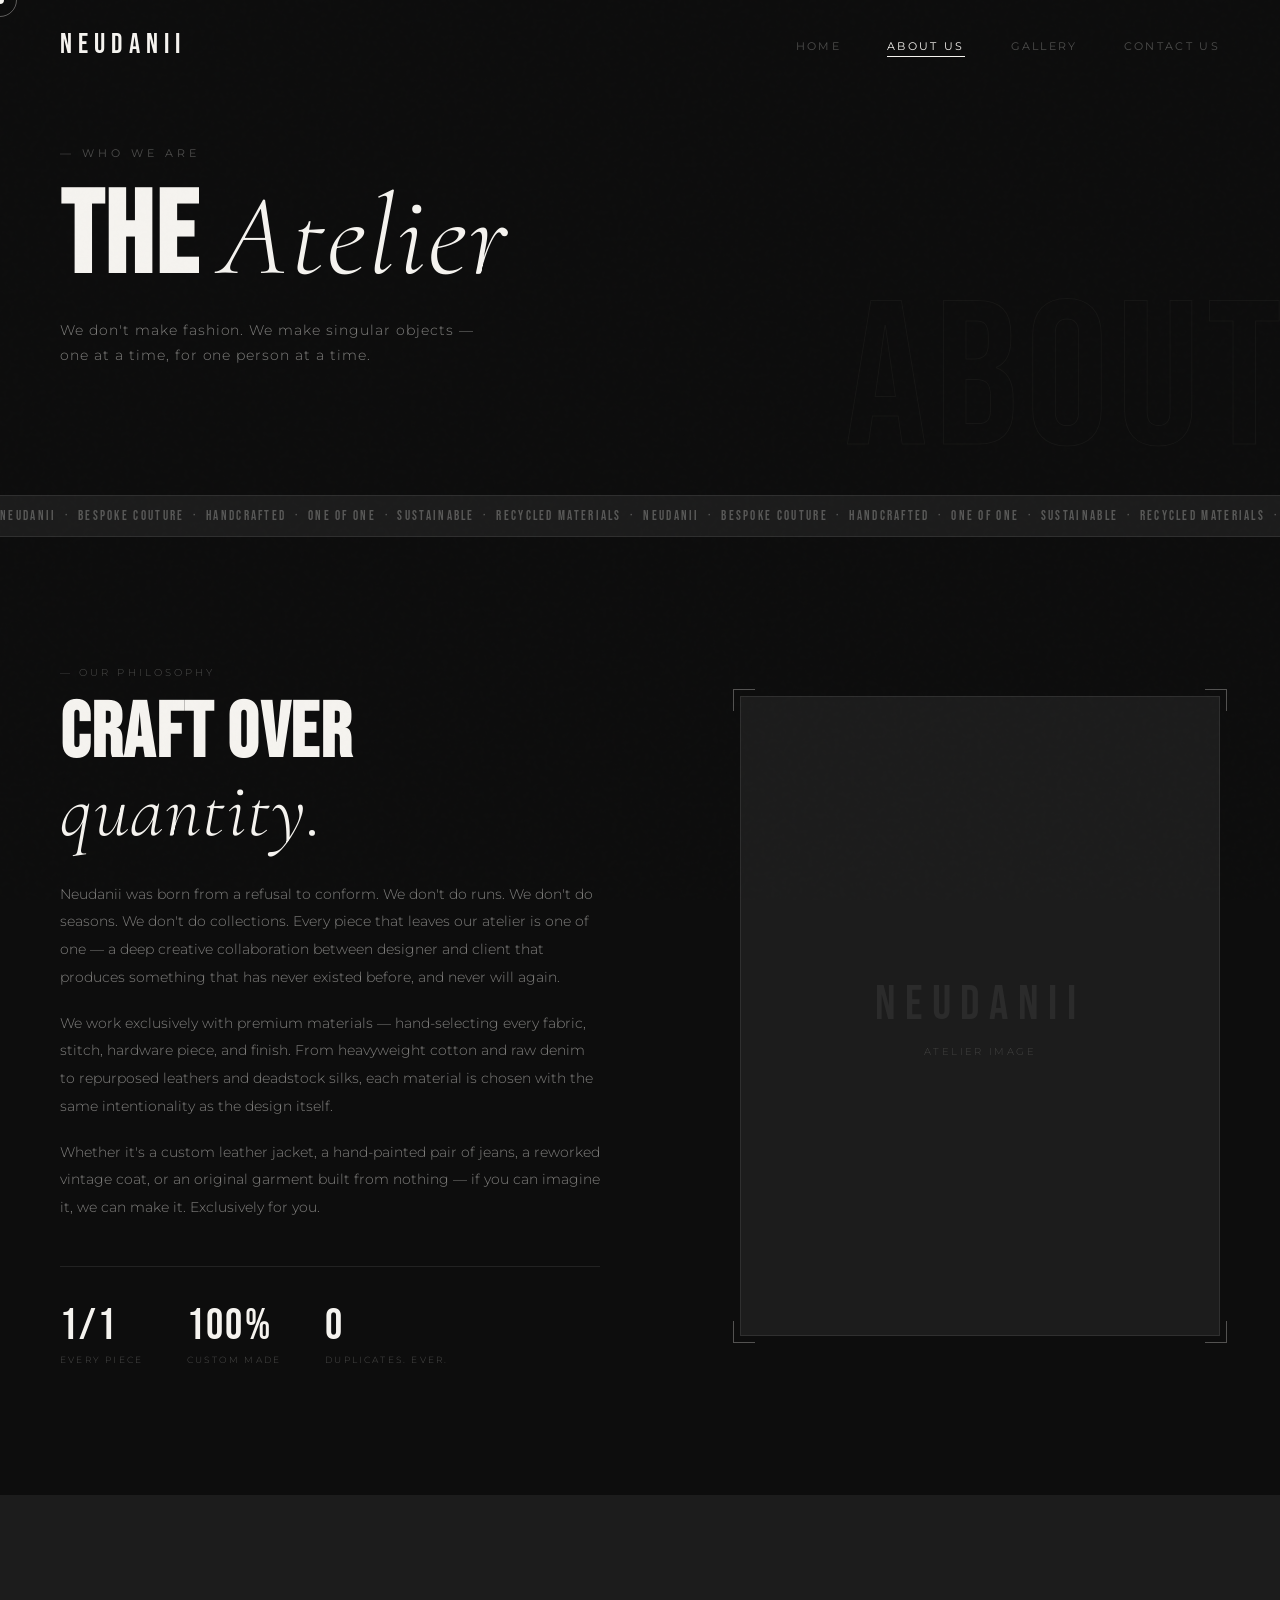
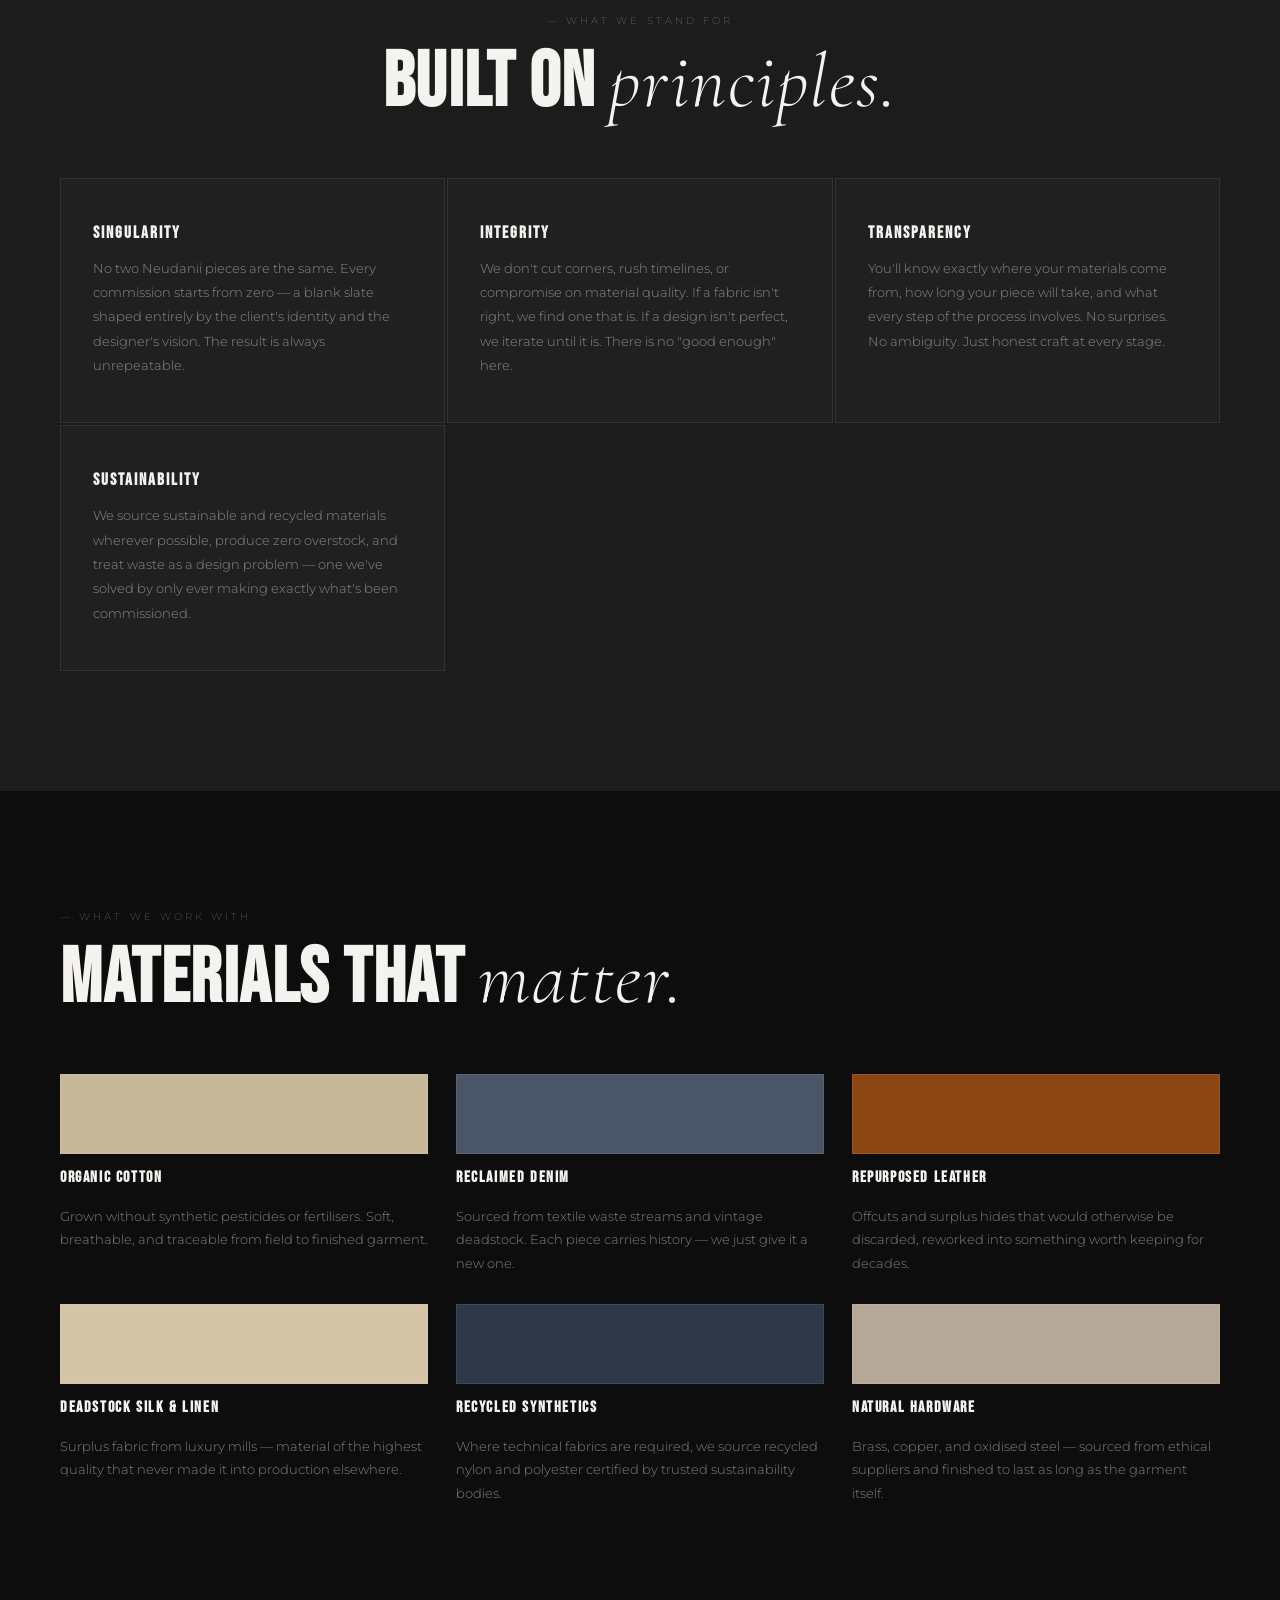
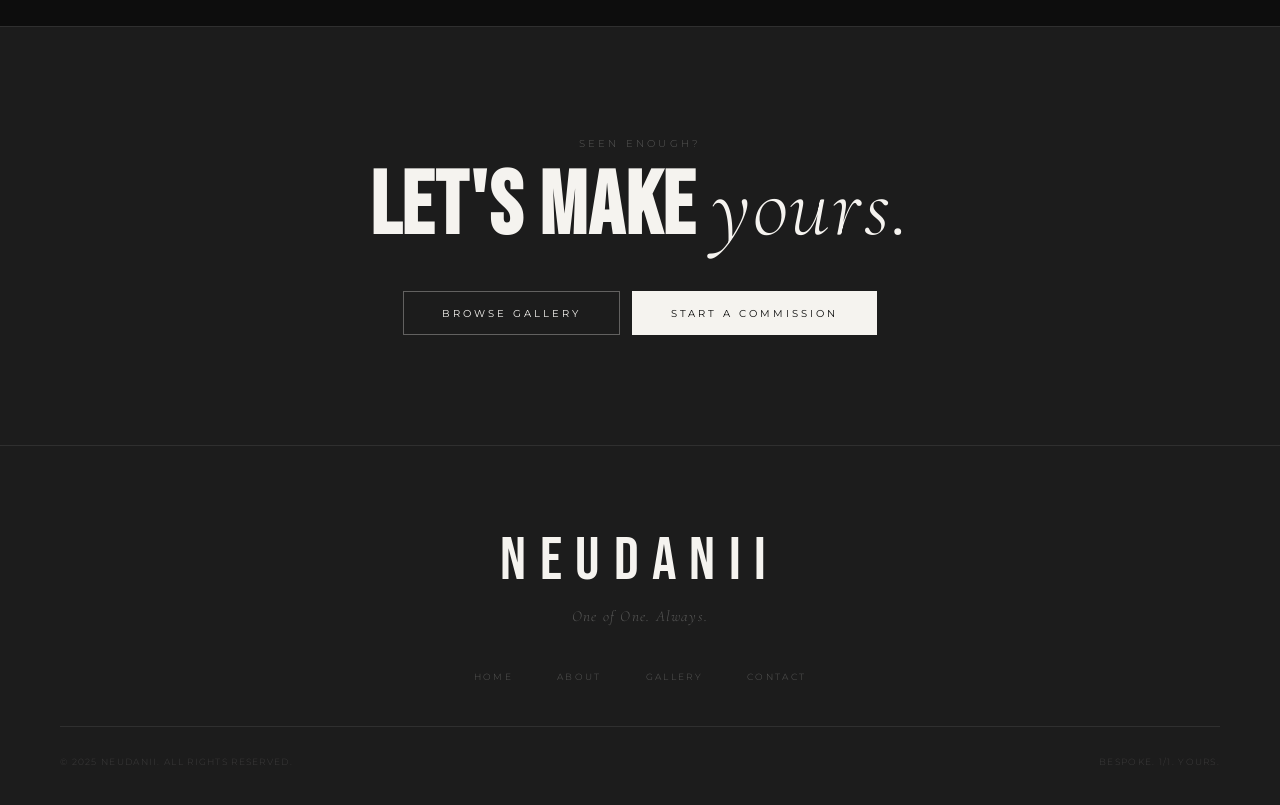
==== about.html @ f6ed8a4b "first Draft" ====
<!DOCTYPE html>
<html lang="en">
<head>
  <meta charset="UTF-8" />
  <meta name="viewport" content="width=device-width, initial-scale=1.0" />
  <title>About Us — NEUDANII</title>
  <link rel="preconnect" href="https://fonts.googleapis.com" />
  <link rel="preconnect" href="https://fonts.gstatic.com" crossorigin />
  <link href="https://fonts.googleapis.com/css2?family=Cormorant+Garamond:ital,wght@0,300;0,400;0,500;0,600;1,300;1,400&family=Bebas+Neue&family=Montserrat:wght@200;300;400&display=swap" rel="stylesheet" />
  <link rel="stylesheet" href="style.css" />
</head>
<body>

  <div class="cursor" id="cursor"></div>
  <div class="cursor-follower" id="cursorFollower"></div>
  <div class="noise"></div>

  <!-- NAV -->
  <nav class="navbar" id="navbar">
    <div class="nav-logo"><a href="index.html">NEUDANII</a></div>
    <button class="nav-toggle" id="navToggle" aria-label="Toggle menu">
      <span></span><span></span><span></span>
    </button>
    <ul class="nav-links" id="navLinks">
      <li><a href="index.html"    class="nav-link">Home</a></li>
      <li><a href="about.html"    class="nav-link active">About Us</a></li>
      <li><a href="gallery.html"  class="nav-link">Gallery</a></li>
      <li><a href="contact.html"  class="nav-link">Contact Us</a></li>
    </ul>
  </nav>

  <!-- PAGE HERO -->
  <section class="page-hero">
    <div class="page-hero-bg-text">ABOUT</div>
    <div class="page-hero-content">
      <p class="hero-sub reveal">— Who We Are</p>
      <h1 class="page-hero-title reveal">The <em>Atelier</em></h1>
      <p class="hero-desc reveal">We don't make fashion. We make singular objects — one at a time, for one person at a time.</p>
    </div>
  </section>

  <!-- MARQUEE -->
  <div class="marquee-wrap">
    <div class="marquee-track">
      <span>NEUDANII &nbsp;·&nbsp; BESPOKE COUTURE &nbsp;·&nbsp; HANDCRAFTED &nbsp;·&nbsp; ONE OF ONE &nbsp;·&nbsp; SUSTAINABLE &nbsp;·&nbsp; RECYCLED MATERIALS &nbsp;·&nbsp; NEUDANII &nbsp;·&nbsp; BESPOKE COUTURE &nbsp;·&nbsp; HANDCRAFTED &nbsp;·&nbsp; ONE OF ONE &nbsp;·&nbsp; SUSTAINABLE &nbsp;·&nbsp; RECYCLED MATERIALS &nbsp;·&nbsp;</span>
    </div>
  </div>

  <!-- ABOUT MAIN -->
  <section class="about">
    <div class="about-grid">
      <div class="about-left">
        <div class="section-tag reveal">— Our Philosophy</div>
        <h2 class="section-title reveal">Craft over <em>quantity.</em></h2>
        <p class="about-body reveal">
          Neudanii was born from a refusal to conform. We don't do runs. We don't do seasons. We don't do collections. Every piece that leaves our atelier is one of one — a deep creative collaboration between designer and client that produces something that has never existed before, and never will again.
        </p>
        <p class="about-body reveal">
          We work exclusively with premium materials — hand-selecting every fabric, stitch, hardware piece, and finish. From heavyweight cotton and raw denim to repurposed leathers and deadstock silks, each material is chosen with the same intentionality as the design itself.
        </p>
        <p class="about-body reveal">
          Whether it's a custom leather jacket, a hand-painted pair of jeans, a reworked vintage coat, or an original garment built from nothing — if you can imagine it, we can make it. Exclusively for you.
        </p>
        <div class="about-stats reveal">
          <div class="stat">
            <span class="stat-num">1/1</span>
            <span class="stat-label">Every Piece</span>
          </div>
          <div class="stat">
            <span class="stat-num">100%</span>
            <span class="stat-label">Custom Made</span>
          </div>
          <div class="stat">
            <span class="stat-num">0</span>
            <span class="stat-label">Duplicates. Ever.</span>
          </div>
        </div>
      </div>
      <div class="about-right reveal">
        <div class="about-img-frame">
          <div class="about-placeholder">
            <span>NEUDANII</span>
            <p>Atelier Image</p>
          </div>
          <div class="frame-corner tl"></div>
          <div class="frame-corner tr"></div>
          <div class="frame-corner bl"></div>
          <div class="frame-corner br"></div>
        </div>
      </div>
    </div>
  </section>

  <!-- VALUES -->
  <section class="values">
    <div class="values-inner">
      <div class="section-tag reveal" style="text-align:center">— What We Stand For</div>
      <h2 class="section-title reveal" style="text-align:center">Built on <em>principles.</em></h2>
      <div class="values-grid">
        <div class="value-card reveal">
          <h3>Singularity</h3>
          <p>No two Neudanii pieces are the same. Every commission starts from zero — a blank slate shaped entirely by the client's identity and the designer's vision. The result is always unrepeatable.</p>
        </div>
        <div class="value-card reveal">
          <h3>Integrity</h3>
          <p>We don't cut corners, rush timelines, or compromise on material quality. If a fabric isn't right, we find one that is. If a design isn't perfect, we iterate until it is. There is no "good enough" here.</p>
        </div>
        <div class="value-card reveal">
          <h3>Transparency</h3>
          <p>You'll know exactly where your materials come from, how long your piece will take, and what every step of the process involves. No surprises. No ambiguity. Just honest craft at every stage.</p>
        </div>
        <div class="value-card reveal">
          <h3>Sustainability</h3>
          <p>We source sustainable and recycled materials wherever possible, produce zero overstock, and treat waste as a design problem — one we've solved by only ever making exactly what's been commissioned.</p>
        </div>
      </div>
    </div>
  </section>

  <!-- MATERIALS -->
  <section class="materials">
    <div class="materials-inner">
      <div class="section-tag reveal">— What We Work With</div>
      <h2 class="section-title reveal">Materials that <em>matter.</em></h2>
      <div class="materials-grid">
        <div class="material-item reveal">
          <div class="material-swatch swatch-1"></div>
          <h4>Organic Cotton</h4>
          <p>Grown without synthetic pesticides or fertilisers. Soft, breathable, and traceable from field to finished garment.</p>
        </div>
        <div class="material-item reveal">
          <div class="material-swatch swatch-2"></div>
          <h4>Reclaimed Denim</h4>
          <p>Sourced from textile waste streams and vintage deadstock. Each piece carries history — we just give it a new one.</p>
        </div>
        <div class="material-item reveal">
          <div class="material-swatch swatch-3"></div>
          <h4>Repurposed Leather</h4>
          <p>Offcuts and surplus hides that would otherwise be discarded, reworked into something worth keeping for decades.</p>
        </div>
        <div class="material-item reveal">
          <div class="material-swatch swatch-4"></div>
          <h4>Deadstock Silk & Linen</h4>
          <p>Surplus fabric from luxury mills — material of the highest quality that never made it into production elsewhere.</p>
        </div>
        <div class="material-item reveal">
          <div class="material-swatch swatch-5"></div>
          <h4>Recycled Synthetics</h4>
          <p>Where technical fabrics are required, we source recycled nylon and polyester certified by trusted sustainability bodies.</p>
        </div>
        <div class="material-item reveal">
          <div class="material-swatch swatch-6"></div>
          <h4>Natural Hardware</h4>
          <p>Brass, copper, and oxidised steel — sourced from ethical suppliers and finished to last as long as the garment itself.</p>
        </div>
      </div>
    </div>
  </section>

  <!-- CTA BANNER -->
  <section class="cta-banner">
    <div class="cta-banner-inner reveal">
      <p class="cta-eyebrow">Seen enough?</p>
      <h2 class="cta-title">Let's make <em>yours.</em></h2>
      <div class="cta-btns">
        <a href="gallery.html" class="btn-outline">Browse Gallery</a>
        <a href="contact.html" class="btn-outline btn-dark">Start a Commission</a>
      </div>
    </div>
  </section>

  <!-- FOOTER -->
  <footer class="footer">
    <div class="footer-top">
      <div class="footer-logo">NEUDANII</div>
      <p class="footer-tagline">One of One. Always.</p>
    </div>
    <div class="footer-mid">
      <div class="footer-links">
        <a href="index.html">Home</a>
        <a href="about.html">About</a>
        <a href="gallery.html">Gallery</a>
        <a href="contact.html">Contact</a>
      </div>
    </div>
    <div class="footer-bottom">
      <span>© 2025 Neudanii. All rights reserved.</span>
      <span>Bespoke. 1/1. Yours.</span>
    </div>
  </footer>

  <script src="script.js"></script>
</body>
</html>
---- style.css ----
/* ============================================================
   NEUDANII — style.css
   Black background · White text · Cursor always visible
   ============================================================ */

:root {
  --black:      #0d0d0d;
  --black-mid:  #141414;
  --black-soft: #1c1c1c;
  --white:      #f5f3ef;
  --off-white:  #e8e5df;
  --muted:      rgba(245,243,239,0.5);
  --very-muted: rgba(245,243,239,0.28);
  --border:     rgba(245,243,239,0.09);
  --font-display: 'Bebas Neue', sans-serif;
  --font-serif:   'Cormorant Garamond', serif;
  --font-sans:    'Montserrat', sans-serif;
}

*, *::before, *::after { box-sizing: border-box; margin: 0; padding: 0; }
html { scroll-behavior: smooth; }

body {
  background: var(--black);
  color: var(--white);
  font-family: var(--font-sans);
  font-weight: 300;
  overflow-x: hidden;
  cursor: none;
}

/* ── Noise overlay — low z-index, never covers cursor ── */
.noise {
  position: fixed; inset: 0;
  z-index: 40;
  pointer-events: none;
  background-image: url("data:image/svg+xml,%3Csvg viewBox='0 0 200 200' xmlns='http://www.w3.org/2000/svg'%3E%3Cfilter id='n'%3E%3CfeTurbulence type='fractalNoise' baseFrequency='0.85' numOctaves='4' stitchTiles='stitch'/%3E%3C/filter%3E%3Crect width='100%25' height='100%25' filter='url(%23n)' opacity='0.035'/%3E%3C/svg%3E");
  opacity: 0.3;
}

/* ── Custom Cursor — always above everything ── */
.cursor {
  width: 8px; height: 8px;
  background: var(--white);
  border-radius: 50%;
  position: fixed; top: 0; left: 0;
  pointer-events: none;
  z-index: 99999;
  transform: translate(-50%, -50%);
  will-change: left, top;
}

.cursor-follower {
  width: 34px; height: 34px;
  border: 1px solid rgba(245,243,239,0.35);
  border-radius: 50%;
  position: fixed; top: 0; left: 0;
  pointer-events: none;
  z-index: 99998;
  transform: translate(-50%, -50%);
  transition: width .28s ease, height .28s ease, border-color .28s ease;
  will-change: left, top;
}

body:has(a:hover) .cursor-follower,
body:has(button:hover) .cursor-follower {
  width: 54px; height: 54px;
  border-color: var(--white);
}

/* ── Navbar ── */
.navbar {
  position: fixed; top: 0; left: 0; right: 0;
  z-index: 9000;
  display: flex; align-items: center; justify-content: space-between;
  padding: 28px 60px;
  transition: background .4s, padding .4s, border-color .4s;
}

.navbar.scrolled {
  background: rgba(13,13,13,0.96);
  backdrop-filter: blur(16px);
  padding: 17px 60px;
  border-bottom: 1px solid var(--border);
}

.nav-logo a {
  font-family: var(--font-display);
  font-size: 1.75rem; letter-spacing: .22em;
  color: var(--white); text-decoration: none;
}

.nav-links { list-style: none; display: flex; gap: 46px; }

.nav-link {
  font-size: .66rem; font-weight: 400;
  letter-spacing: .22em; text-transform: uppercase;
  color: var(--very-muted);
  text-decoration: none; position: relative;
  transition: color .3s;
}
.nav-link::after {
  content: ''; position: absolute; bottom: -4px; left: 0;
  width: 0; height: 1px; background: var(--white);
  transition: width .35s ease;
}
.nav-link:hover, .nav-link.active { color: var(--white); }
.nav-link:hover::after, .nav-link.active::after { width: 100%; }

.nav-toggle {
  display: none; flex-direction: column; gap: 6px;
  background: none; border: none; cursor: none; padding: 4px;
}
.nav-toggle span {
  display: block; width: 27px; height: 1px;
  background: var(--white);
  transition: transform .3s, opacity .3s;
}

/* ── Page Hero (inner pages) ── */
.page-hero {
  position: relative; min-height: 55vh;
  display: flex; align-items: flex-end;
  padding: 0 60px 80px;
  background: var(--black);
  overflow: hidden;
}

.page-hero-bg-text {
  position: absolute; bottom: -10px; right: -10px;
  font-family: var(--font-display);
  font-size: clamp(80px, 16vw, 220px);
  letter-spacing: .04em; color: transparent;
  -webkit-text-stroke: 1px rgba(245,243,239,.04);
  pointer-events: none; user-select: none;
  white-space: nowrap;
}

.page-hero-content { position: relative; z-index: 2; }

.page-hero-title {
  font-family: var(--font-display);
  font-size: clamp(52px, 9vw, 120px);
  line-height: .95; letter-spacing: .02em;
  color: var(--white); margin-bottom: 24px;
}
.page-hero-title em {
  font-family: var(--font-serif);
  font-style: italic; font-weight: 300;
}

/* ── Hero (home) ── */
.hero {
  position: relative; min-height: 100vh;
  display: flex; align-items: center;
  overflow: hidden; padding: 0 60px;
  background: var(--black);
}
.hero::after {
  content: ''; position: absolute; top: 0; right: 140px;
  width: 1px; height: 100%;
  background: rgba(245,243,239,.04);
}
.hero-bg-text {
  position: absolute; top: 50%; left: 50%;
  transform: translate(-50%, -50%);
  font-family: var(--font-display);
  font-size: clamp(100px, 20vw, 260px);
  letter-spacing: .05em; color: transparent;
  -webkit-text-stroke: 1px rgba(245,243,239,.04);
  white-space: nowrap; pointer-events: none; user-select: none;
  animation: slowDrift 20s ease-in-out infinite alternate;
}
@keyframes slowDrift {
  from { transform: translate(-50%, -50%) scale(1); }
  to   { transform: translate(-50%, -48%) scale(1.03); }
}

.hero-content { position: relative; z-index: 2; max-width: 820px; }

.hero-sub {
  font-size: .66rem; font-weight: 400;
  letter-spacing: .38em; text-transform: uppercase;
  color: var(--very-muted); margin-bottom: 22px;
}

.hero-title {
  font-family: var(--font-display);
  font-size: clamp(72px, 12vw, 160px);
  line-height: .9; letter-spacing: .02em;
  text-transform: uppercase; color: var(--white);
  display: flex; flex-direction: column; margin-bottom: 30px;
}
.hero-title .italic {
  font-family: var(--font-serif);
  font-style: italic; font-weight: 300;
  font-size: clamp(68px, 11.5vw, 150px);
  padding-left: 60px;
}

.hero-desc {
  font-size: .87rem; font-weight: 300;
  letter-spacing: .07em; color: var(--muted);
  max-width: 440px; line-height: 1.85; margin-bottom: 46px;
}

/* ── Buttons ── */
.btn-outline {
  display: inline-block;
  font-size: .62rem; font-weight: 400;
  letter-spacing: .3em; text-transform: uppercase;
  color: var(--white);
  border: 1px solid rgba(245,243,239,.32);
  padding: 15px 38px; text-decoration: none;
  position: relative; overflow: hidden;
  transition: color .4s;
}
.btn-outline::before {
  content: ''; position: absolute; inset: 0;
  background: var(--white);
  transform: translateX(-101%);
  transition: transform .4s cubic-bezier(.77,0,.175,1);
}
.btn-outline:hover { color: var(--black); }
.btn-outline:hover::before { transform: translateX(0); }

.btn-dark {
  background: var(--white); color: var(--black);
  border-color: var(--white);
}
.btn-dark::before { background: var(--off-white); }
.btn-dark:hover { color: var(--black); }

/* ── Scroll indicator ── */
.hero-scroll {
  position: absolute; bottom: 38px; right: 60px;
  display: flex; flex-direction: column; align-items: center; gap: 12px;
}
.hero-scroll span {
  font-size: .55rem; letter-spacing: .3em;
  text-transform: uppercase; color: var(--very-muted);
  writing-mode: vertical-rl;
}
.scroll-line {
  width: 1px; height: 78px;
  background: linear-gradient(to bottom, rgba(245,243,239,.3), transparent);
  animation: scrollPulse 2.5s ease-in-out infinite;
}
@keyframes scrollPulse {
  0%,100% { opacity:.4; transform:scaleY(1); }
  50%      { opacity:1;  transform:scaleY(.6); }
}

/* ── Marquee ── */
.marquee-wrap {
  overflow: hidden;
  border-top: 1px solid var(--border);
  border-bottom: 1px solid var(--border);
  background: var(--black-soft); padding: 12px 0;
}
.marquee-track {
  display: flex; white-space: nowrap;
  animation: marqueeScroll 28s linear infinite;
}
.marquee-track span {
  font-family: var(--font-display);
  font-size: .8rem; letter-spacing: .18em;
  color: rgba(245,243,239,.28); flex-shrink: 0;
}
@keyframes marqueeScroll {
  from { transform: translateX(0); }
  to   { transform: translateX(-50%); }
}

/* ── Shared section helpers ── */
.section-tag {
  font-size: .6rem; letter-spacing: .32em;
  text-transform: uppercase; color: var(--very-muted);
  margin-bottom: 18px; display: block;
}
.section-title {
  font-family: var(--font-display);
  font-size: clamp(40px, 6vw, 78px);
  line-height: 1; letter-spacing: .02em;
  margin-bottom: 30px; color: var(--white);
}
.section-title em { font-family: var(--font-serif); font-style: italic; font-weight: 300; }

/* ── Reveal animation ── */
.reveal {
  opacity: 0; transform: translateY(36px);
  transition: opacity .9s cubic-bezier(.215,.61,.355,1),
              transform .9s cubic-bezier(.215,.61,.355,1);
}
.reveal.visible { opacity: 1; transform: translateY(0); }

/* ── Intro Strip ── */
.intro-strip {
  background: var(--black-soft);
  border-top: 1px solid var(--border);
  border-bottom: 1px solid var(--border);
  padding: 70px 60px;
}
.intro-strip-inner {
  max-width: 1200px; margin: 0 auto;
  display: flex; align-items: flex-start;
}
.intro-block {
  flex: 1; padding: 0 48px;
  text-align: center;
}
.intro-num {
  font-family: var(--font-display);
  font-size: 1.6rem; letter-spacing: .1em;
  color: var(--white); display: block; margin-bottom: 14px;
}
.intro-block p {
  font-size: .83rem; line-height: 1.85;
  color: var(--muted); font-weight: 300;
  max-width: 260px; margin: 0 auto;
}
.intro-divider {
  width: 1px; height: 80px;
  background: var(--border);
  align-self: center; flex-shrink: 0;
}

/* ── Process ── */
.process {
  background: var(--black); padding: 120px 60px;
  border-bottom: 1px solid var(--border);
}
.process-inner { max-width: 1100px; margin: 0 auto; }
.steps { display: flex; align-items: flex-start; margin-top: 68px; }
.step {
  flex: 1; padding: 0 30px;
  text-align: center;
}
.step-divider {
  width: 1px; height: 110px;
  background: var(--border);
  align-self: center; flex-shrink: 0;
}
.step-num {
  font-family: var(--font-display);
  font-size: 3.4rem; color: rgba(245,243,239,.06);
  line-height: 1; margin-bottom: 18px; letter-spacing: .05em;
}
.step h3 {
  font-family: var(--font-display);
  font-size: 1.35rem; letter-spacing: .1em;
  margin-bottom: 11px; text-transform: uppercase; color: var(--white);
}
.step p {
  font-size: .81rem; color: var(--muted); line-height: 1.85;
  font-weight: 300; max-width: 200px; margin: 0 auto;
}

/* ── Sustainability ── */
.sustainability {
  background: var(--black-mid); padding: 130px 60px;
  position: relative; overflow: hidden;
}
.sustainability::before {
  content: 'EARTH';
  position: absolute; top: 50%; left: 50%;
  transform: translate(-50%, -50%);
  font-family: var(--font-display);
  font-size: clamp(80px, 18vw, 220px);
  letter-spacing: .06em; color: transparent;
  -webkit-text-stroke: 1px rgba(245,243,239,.025);
  white-space: nowrap; pointer-events: none;
}
.sustain-inner { max-width: 1200px; margin: 0 auto; position: relative; z-index: 2; }
.sustain-top {
  display: grid; grid-template-columns: 1fr 1fr;
  gap: 80px; align-items: start; margin-bottom: 72px;
}
.sustain-heading .section-tag { color: var(--very-muted); }
.sustain-heading .section-title { color: var(--white); }
.sustain-intro { padding-top: 22px; }
.sustain-intro p {
  font-size: .9rem; line-height: 1.95;
  color: var(--muted); font-weight: 300; margin-bottom: 18px;
}
.sustain-pillars { display: grid; grid-template-columns: repeat(3,1fr); gap: 2px; }
.pillar {
  background: rgba(245,243,239,.03);
  border: 1px solid var(--border);
  padding: 38px 28px;
  transition: background .3s;
}
.pillar:hover { background: rgba(245,243,239,.07); }
.pillar-icon {
  font-family: var(--font-display);
  font-size: 2rem; letter-spacing: .06em;
  color: rgba(245,243,239,.1);
  margin-bottom: 16px; display: block;
}
.pillar h3 {
  font-family: var(--font-display);
  font-size: 1rem; letter-spacing: .12em;
  text-transform: uppercase; color: var(--white); margin-bottom: 12px;
}
.pillar p { font-size: .79rem; line-height: 1.85; color: var(--muted); font-weight: 300; }
.sustain-pledge {
  margin-top: 68px; padding-top: 46px;
  border-top: 1px solid var(--border);
  text-align: center;
}
.sustain-pledge blockquote {
  font-family: var(--font-serif); font-style: italic;
  font-size: clamp(1.15rem, 2.5vw, 1.85rem);
  font-weight: 300; color: rgba(245,243,239,.6);
  max-width: 760px; margin: 0 auto;
  line-height: 1.65; letter-spacing: .02em;
}
.sustain-pledge cite {
  display: block;
  font-size: .57rem; letter-spacing: .3em;
  text-transform: uppercase;
  color: var(--very-muted);
  margin-top: 22px; font-style: normal;
}

/* ── About ── */
.about { padding: 130px 60px; background: var(--black); }
.about-grid {
  display: grid; grid-template-columns: 1fr 1fr;
  gap: 80px; align-items: center;
  max-width: 1280px; margin: 0 auto;
}
.about-body {
  font-size: .89rem; line-height: 1.95;
  color: var(--muted); margin-bottom: 18px; font-weight: 300;
}
.about-stats {
  display: flex; gap: 44px;
  margin-top: 44px; padding-top: 38px;
  border-top: 1px solid var(--border);
}
.stat { display: flex; flex-direction: column; }
.stat-num {
  font-family: var(--font-display);
  font-size: 2.7rem; line-height: 1;
  color: var(--white); letter-spacing: .05em;
}
.stat-label {
  font-size: .57rem; letter-spacing: .24em;
  text-transform: uppercase; color: var(--very-muted); margin-top: 6px;
}
.about-img-frame {
  position: relative; aspect-ratio: 3/4;
  max-width: 480px; margin-left: auto;
}
.about-placeholder {
  width: 100%; height: 100%;
  background: var(--black-soft);
  border: 1px solid var(--border);
  display: flex; flex-direction: column;
  align-items: center; justify-content: center; gap: 12px;
}
.about-placeholder span {
  font-family: var(--font-display);
  font-size: 3rem; letter-spacing: .2em;
  color: rgba(245,243,239,.07);
}
.about-placeholder p {
  font-size: .62rem; letter-spacing: .24em;
  text-transform: uppercase; color: rgba(245,243,239,.18);
}
.frame-corner {
  position: absolute; width: 22px; height: 22px;
  border-color: rgba(245,243,239,.3); border-style: solid;
}
.frame-corner.tl { top: -7px; left: -7px; border-width: 1px 0 0 1px; }
.frame-corner.tr { top: -7px; right: -7px; border-width: 1px 1px 0 0; }
.frame-corner.bl { bottom: -7px; left: -7px; border-width: 0 0 1px 1px; }
.frame-corner.br { bottom: -7px; right: -7px; border-width: 0 1px 1px 0; }

/* ── Values ── */
.values { background: var(--black-soft); padding: 120px 60px; }
.values-inner { max-width: 1200px; margin: 0 auto; }
.values-grid {
  display: grid; grid-template-columns: repeat(3,1fr);
  gap: 2px; margin-top: 56px;
}
.value-card {
  padding: 44px 32px;
  border: 1px solid var(--border);
  background: rgba(245,243,239,.02);
  transition: background .3s;
}
.value-card:hover { background: rgba(245,243,239,.06); }
.value-icon {
  font-family: var(--font-display);
  font-size: 2.5rem; letter-spacing: .08em;
  color: rgba(245,243,239,.08);
  margin-bottom: 20px; display: block;
}
.value-card h3 {
  font-family: var(--font-display);
  font-size: 1.05rem; letter-spacing: .12em;
  text-transform: uppercase; color: var(--white); margin-bottom: 14px;
}
.value-card p {
  font-size: .8rem; line-height: 1.9;
  color: var(--muted); font-weight: 300;
}

/* ── Materials ── */
.materials { background: var(--black); padding: 120px 60px; }
.materials-inner { max-width: 1200px; margin: 0 auto; }
.materials-grid {
  display: grid; grid-template-columns: repeat(3,1fr);
  gap: 28px; margin-top: 56px;
}
.material-item { display: flex; flex-direction: column; gap: 14px; }
.material-swatch {
  width: 100%; height: 80px;
  border: 1px solid var(--border);
}
.swatch-default { background: var(--black-soft); }
.swatch-1 { background: #c8b89a; }
.swatch-2 { background: #4a5568; }
.swatch-3 { background: #8b4513; }
.swatch-4 { background: #d4c5a9; }
.swatch-5 { background: #2d3748; }
.swatch-6 { background: #b7a99a; }
.material-item h4 {
  font-family: var(--font-display);
  font-size: 1rem; letter-spacing: .1em;
  text-transform: uppercase; color: var(--white); margin-bottom: 4px;
}
.material-item p { font-size: .8rem; line-height: 1.85; color: var(--muted); font-weight: 300; }

/* ── CTA Banner ── */
.cta-banner {
  background: var(--black-soft); padding: 110px 60px;
  border-top: 1px solid var(--border);
}
.cta-banner-inner { max-width: 700px; margin: 0 auto; text-align: center; }
.cta-eyebrow {
  font-size: .62rem; letter-spacing: .32em;
  text-transform: uppercase; color: var(--very-muted); margin-bottom: 16px;
}
.cta-title {
  font-family: var(--font-display);
  font-size: clamp(44px, 7vw, 88px);
  line-height: .95; letter-spacing: .02em;
  color: var(--white); margin-bottom: 42px;
}
.cta-title em { font-family: var(--font-serif); font-style: italic; font-weight: 300; }
.cta-btns { display: flex; justify-content: center; gap: 12px; flex-wrap: wrap; }

/* ── Gallery ── */
.gallery-section { padding: 100px 60px 130px; background: var(--black); }
.gallery-filter {
  display: flex; justify-content: center;
  gap: 4px; margin-bottom: 52px; flex-wrap: wrap;
}
.filter-btn {
  font-size: .59rem; letter-spacing: .22em;
  text-transform: uppercase; font-weight: 400;
  color: var(--very-muted);
  background: none; border: 1px solid transparent;
  padding: 9px 22px; cursor: none;
  transition: color .3s, border-color .3s;
}
.filter-btn:hover, .filter-btn.active { color: var(--white); border-color: rgba(245,243,239,.2); }

.gallery-grid {
  display: grid; grid-template-columns: repeat(3,1fr);
  grid-auto-rows: 380px; gap: 3px;
  max-width: 1300px; margin: 0 auto;
}
.gallery-item { position: relative; overflow: hidden; cursor: none; }
.gallery-item.large { grid-column: span 2; }
.gallery-img { width: 100%; height: 100%; }
.img-placeholder {
  width: 100%; height: 100%;
  background: var(--black-soft);
  display: flex; align-items: center; justify-content: center;
  transition: transform .7s cubic-bezier(.25,.46,.45,.94);
}
.gallery-item:hover .img-placeholder { transform: scale(1.06); }
.img-placeholder span {
  font-family: var(--font-display);
  font-size: 4rem; color: rgba(245,243,239,.05); letter-spacing: .1em;
}
.gallery-overlay {
  position: absolute; inset: 0;
  background: linear-gradient(to top, rgba(0,0,0,.88) 0%, transparent 58%);
  display: flex; flex-direction: column;
  justify-content: flex-end; padding: 26px;
  transform: translateY(18px); opacity: 0;
  transition: opacity .42s ease, transform .42s ease;
}
.gallery-item:hover .gallery-overlay { opacity: 1; transform: translateY(0); }
.item-cat {
  font-size: .55rem; letter-spacing: .28em;
  text-transform: uppercase; color: rgba(245,243,239,.45); margin-bottom: 5px;
}
.item-name {
  font-family: var(--font-serif); font-size: 1.35rem;
  font-weight: 400; font-style: italic;
  color: var(--white); margin-bottom: 9px;
}
.item-tag { font-family: var(--font-display); font-size: .7rem; letter-spacing: .18em; color: rgba(245,243,239,.38); }
.gallery-item.hidden { display: none; }
.gallery-cta { text-align: center; margin-top: 68px; }
.gallery-cta-note {
  font-size: .83rem; color: var(--muted); letter-spacing: .04em;
  line-height: 1.8; max-width: 500px; margin: 0 auto 28px;
}

/* ── Contact ── */
.contact { background: var(--black); padding: 100px 60px 130px; }
.contact-grid {
  display: grid; grid-template-columns: 1fr 1fr;
  gap: 100px; max-width: 1200px; margin: 0 auto; align-items: start;
}
.contact-body { font-size: .89rem; line-height: 1.95; color: var(--muted); margin-bottom: 44px; }
.contact-info { display: flex; flex-direction: column; gap: 0; }
.info-line {
  display: flex; flex-direction: column; gap: 5px;
  padding: 16px 0; border-bottom: 1px solid var(--border);
}
.info-label { font-size: .54rem; letter-spacing: .28em; text-transform: uppercase; color: var(--very-muted); }
.info-line a, .info-line span {
  font-family: var(--font-serif); font-size: 1.08rem;
  color: var(--white); text-decoration: none; transition: opacity .3s;
}
.info-line a:hover { opacity: .5; }

/* FAQ */
.faq .faq-list { display: flex; flex-direction: column; gap: 0; }
.faq-item { padding: 20px 0; border-bottom: 1px solid var(--border); }
.faq-item h4 {
  font-family: var(--font-sans); font-size: .76rem;
  font-weight: 400; letter-spacing: .06em;
  color: var(--white); margin-bottom: 8px;
}
.faq-item p { font-size: .78rem; line-height: 1.85; color: var(--muted); font-weight: 300; }

/* Form */
.contact-form { display: flex; flex-direction: column; gap: 26px; }
.form-group { display: flex; flex-direction: column; gap: 9px; }
.form-group label { font-size: .55rem; letter-spacing: .25em; text-transform: uppercase; color: var(--very-muted); }
.form-group input,
.form-group select,
.form-group textarea {
  background: transparent; border: none;
  border-bottom: 1px solid rgba(245,243,239,.14);
  color: var(--white); font-family: var(--font-sans);
  font-size: .88rem; font-weight: 300;
  padding: 11px 0; outline: none;
  transition: border-color .3s;
  width: 100%; resize: none;
  -webkit-appearance: none; appearance: none;
}
.form-group select option { background: var(--black); color: var(--white); }
.form-group input:focus,
.form-group select:focus,
.form-group textarea:focus { border-bottom-color: var(--white); }
.form-group input::placeholder,
.form-group textarea::placeholder { color: rgba(245,243,239,.18); }
.btn-submit {
  align-self: flex-start;
  font-size: .62rem; font-weight: 400;
  letter-spacing: .3em; text-transform: uppercase;
  color: var(--black); background: var(--white);
  border: none; padding: 17px 42px; cursor: none;
  position: relative; overflow: hidden; transition: opacity .3s;
}
.btn-submit:hover { opacity: .82; }
.form-success {
  display: none; font-size: .7rem;
  letter-spacing: .12em; color: var(--muted); padding-top: 8px;
}

/* ── Footer ── */
.footer { background: var(--black-soft); padding: 78px 60px 38px; border-top: 1px solid var(--border); }
.footer-top { text-align: center; margin-bottom: 46px; }
.footer-logo {
  font-family: var(--font-display);
  font-size: 3.8rem; letter-spacing: .22em;
  margin-bottom: 10px; color: var(--white);
}
.footer-tagline {
  font-family: var(--font-serif); font-style: italic;
  font-size: .95rem; color: var(--very-muted); letter-spacing: .08em;
}
.footer-mid { margin-bottom: 44px; }
.footer-links { display: flex; justify-content: center; gap: 44px; }
.footer-links a {
  font-size: .58rem; letter-spacing: .25em;
  text-transform: uppercase; color: var(--very-muted);
  text-decoration: none; transition: color .3s;
}
.footer-links a:hover { color: var(--white); }
.footer-bottom {
  display: flex; justify-content: space-between;
  padding-top: 30px; border-top: 1px solid var(--border);
  font-size: .54rem; letter-spacing: .15em;
  color: rgba(245,243,239,.15); text-transform: uppercase;
}

/* ── Responsive ── */
@media (max-width: 1024px) {
  .about-grid, .contact-grid, .sustain-top { grid-template-columns: 1fr; gap: 56px; }
  .about-right { display: none; }
  .steps { flex-direction: column; gap: 38px; }
  .step-divider { width: 55px; height: 1px; align-self: center; }
  .gallery-grid { grid-template-columns: repeat(2,1fr); grid-auto-rows: 340px; }
  .gallery-item.large { grid-column: span 1; }
  .sustain-pillars, .materials-grid { grid-template-columns: 1fr 1fr; }
  .values-grid { grid-template-columns: 1fr 1fr; }
  .intro-strip-inner { flex-direction: column; gap: 0; }
  .intro-divider { width: 50px; height: 1px; align-self: center; margin: 8px auto; }
  .intro-block { padding: 28px 24px; }
}

@media (max-width: 768px) {
  .navbar { padding: 20px 24px; }
  .navbar.scrolled { padding: 14px 24px; }
  .nav-toggle { display: flex; z-index: 9500; }
  .nav-links {
    position: fixed; inset: 0;
    background: var(--black);
    flex-direction: column; align-items: center; justify-content: center;
    gap: 34px; opacity: 0; pointer-events: none;
    transition: opacity .4s; z-index: 9400;
  }
  .nav-links.open { opacity: 1; pointer-events: all; }
  .nav-link { font-size: .85rem; color: var(--white); }

  .hero, .page-hero { padding: 0 24px; }
  .hero { padding-bottom: 0; }
  .page-hero { padding-bottom: 60px; }
  .hero::after { display: none; }
  .hero-scroll { right: 24px; }

  .intro-strip, .process, .sustainability,
  .about, .values, .materials,
  .gallery-section, .contact, .cta-banner { padding: 80px 24px; }

  .gallery-grid { grid-template-columns: 1fr; grid-auto-rows: 300px; }
  .sustain-pillars, .materials-grid, .values-grid { grid-template-columns: 1fr; }
  .footer { padding: 56px 24px 30px; }
  .footer-bottom { flex-direction: column; gap: 10px; text-align: center; }
  .footer-links { gap: 24px; flex-wrap: wrap; }
  .about-stats { gap: 24px; }
  .cta-btns { flex-direction: column; align-items: center; }

  .cursor, .cursor-follower { display: none; }
  body { cursor: auto; }
}
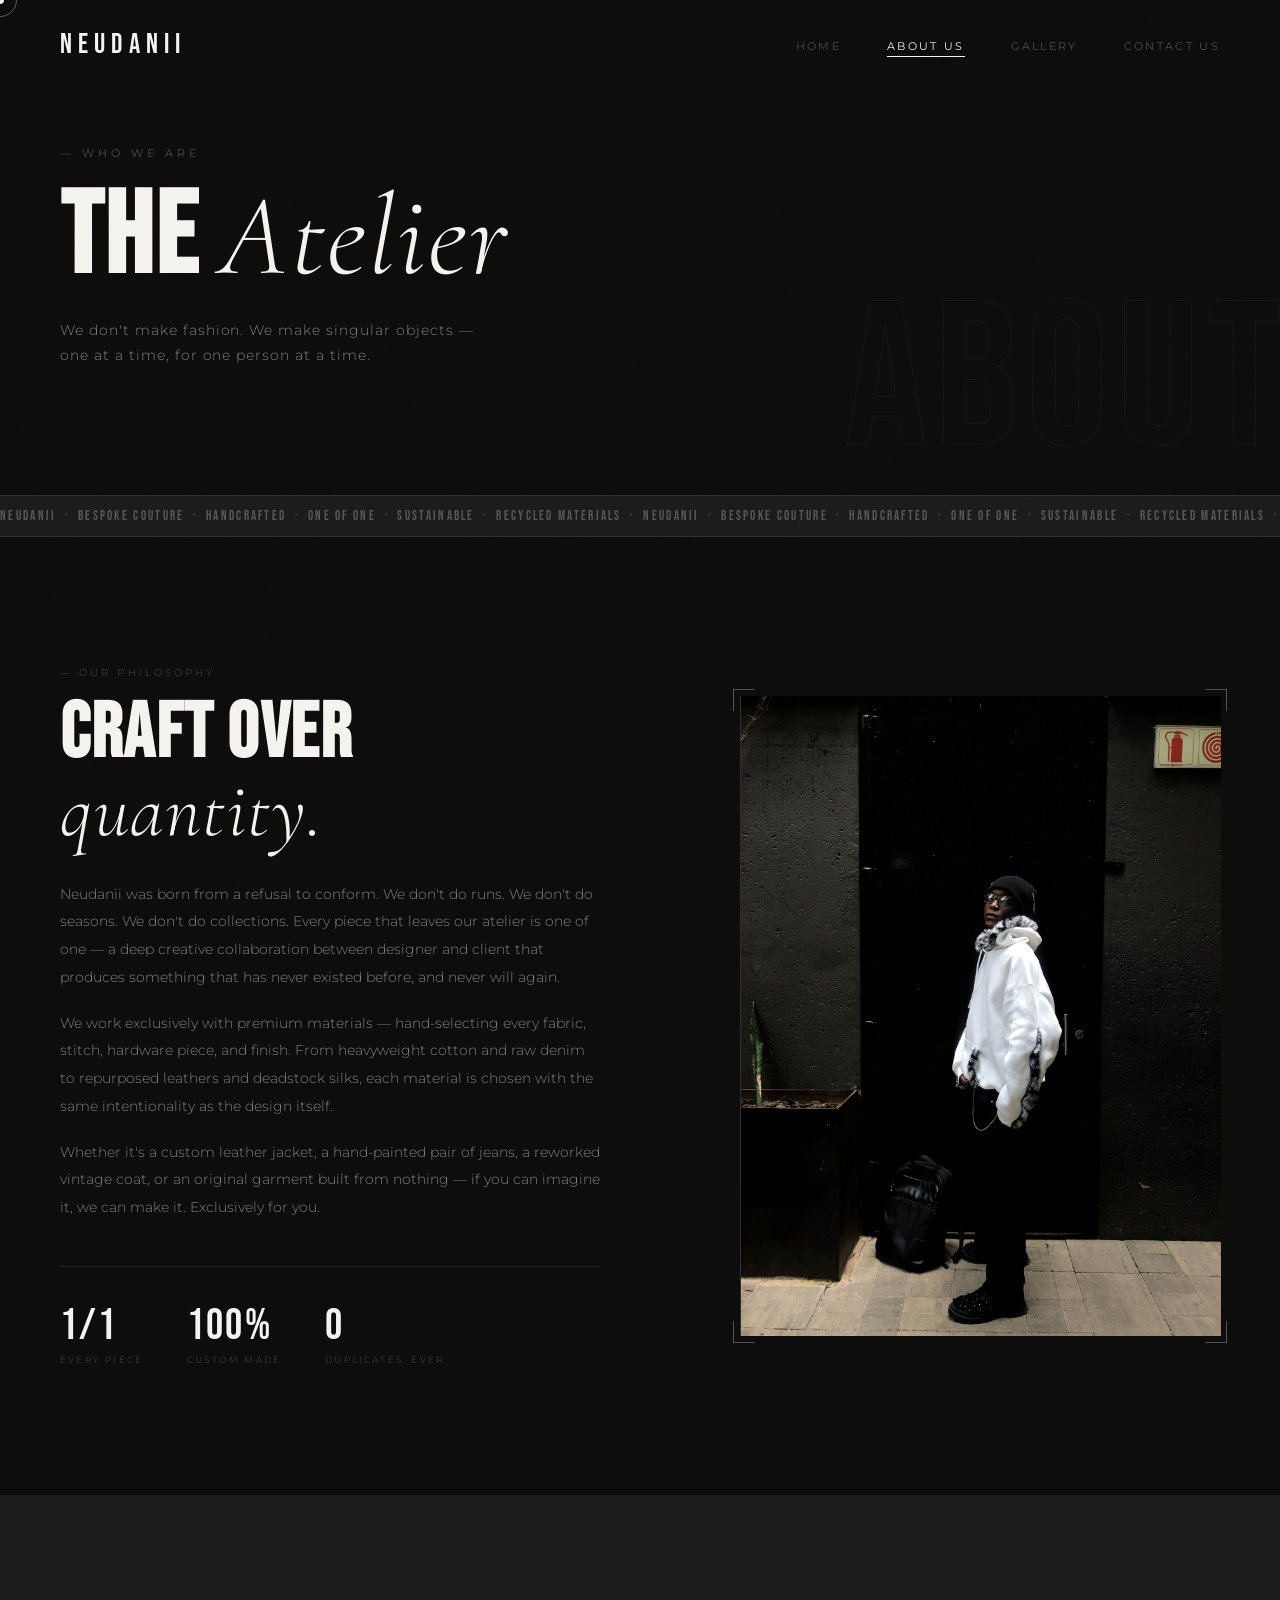
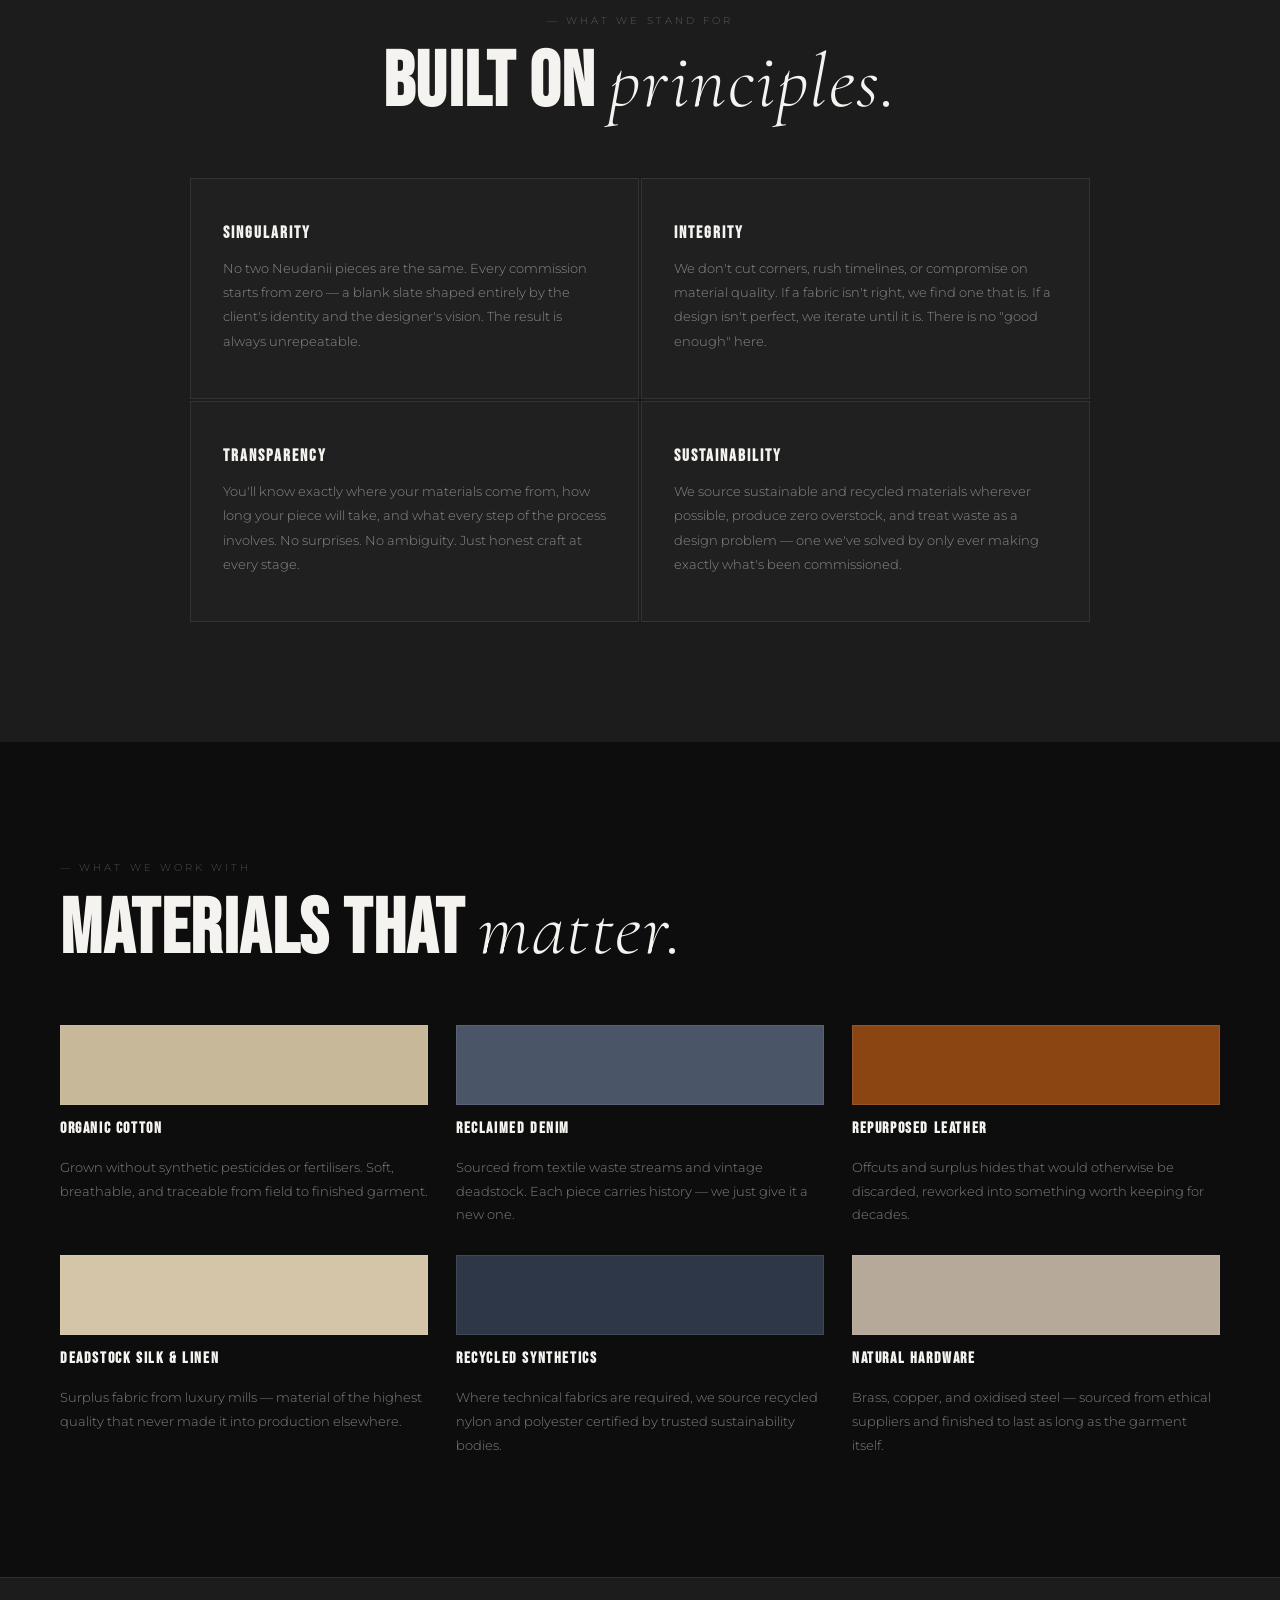
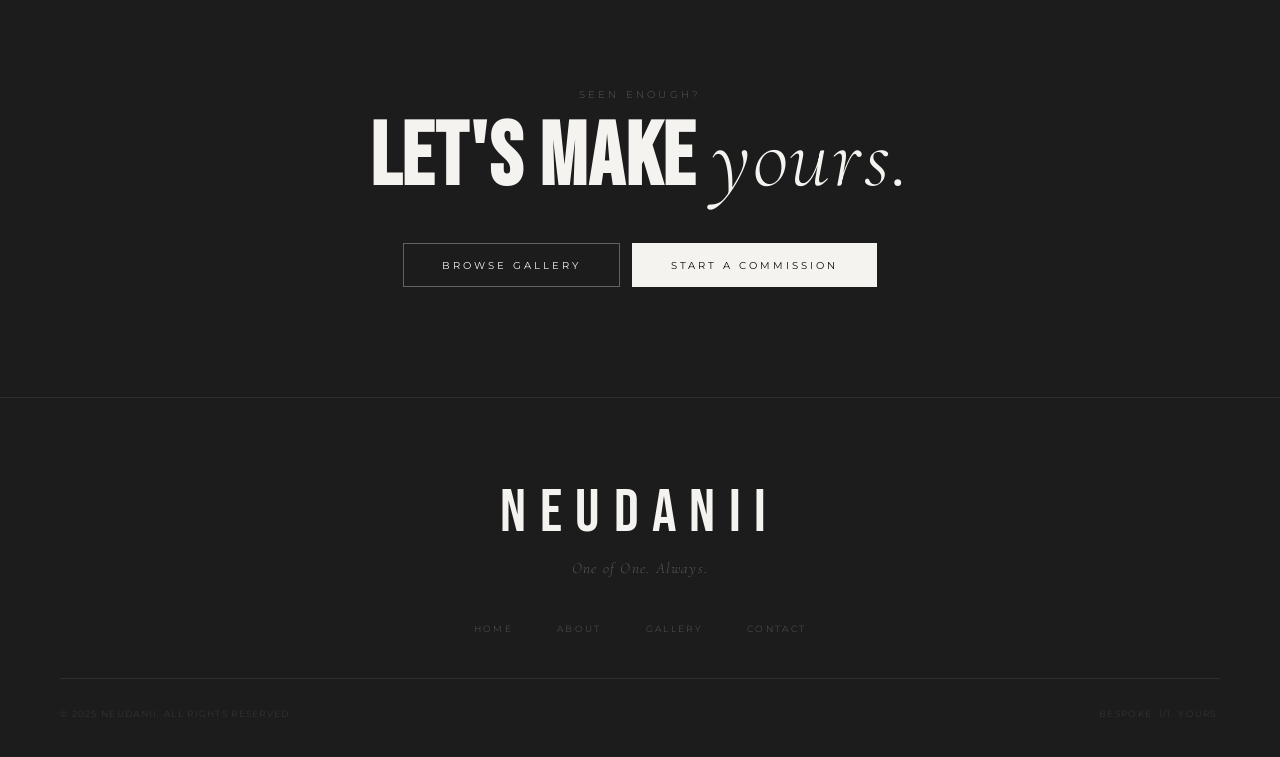
==== commit bdf232ca: "Added Some Jpegs" ====
--- a/about.html
+++ b/about.html
@@ -78,9 +78,9 @@
       </div>
       <div class="about-right reveal">
         <div class="about-img-frame">
+          
           <div class="about-placeholder">
-            <span>NEUDANII</span>
-            <p>Atelier Image</p>
+            <img class="about-img-frame" src="pictures/444.jpg" alt="neudanii">
           </div>
           <div class="frame-corner tl"></div>
           <div class="frame-corner tr"></div>
--- a/style.css
+++ b/style.css
@@ -325,6 +325,52 @@
   align-self: center; flex-shrink: 0;
 }
 
+/* ── Photo Showcase ── */
+.photo-showcase {
+  background: var(--black);
+  padding: 0;
+}
+.photo-showcase-grid {
+  display: grid;
+  grid-template-columns: 1fr 1.2fr 1fr;
+  grid-template-rows: 560px;
+  gap: 3px;
+}
+.showcase-item { position: relative; overflow: hidden; }
+.showcase-item.tall { grid-row: span 1; align-self: stretch; }
+.showcase-img {
+  width: 100%; height: 100%;
+  position: relative;
+}
+.showcase-photo {
+  width: 100%; height: 100%;
+  object-fit: cover;
+  display: block;
+  position: absolute; inset: 0;
+  transition: transform .7s cubic-bezier(.25,.46,.45,.94);
+}
+.showcase-photo[src=""] { display: none; }
+.showcase-item:hover .showcase-photo { transform: scale(1.04); }
+.showcase-placeholder {
+  width: 100%; height: 100%;
+  background: var(--black-soft);
+  border: 1px solid var(--border);
+  display: flex; flex-direction: column;
+  align-items: center; justify-content: center; gap: 10px;
+  transition: background .3s;
+}
+.showcase-placeholder:has(~ .showcase-photo[src]:not([src=""])) { display: none; }
+.showcase-item:hover .showcase-placeholder { background: var(--black-mid); }
+.showcase-placeholder span {
+  font-family: var(--font-display);
+  font-size: 2.5rem; color: rgba(245,243,239,.15);
+  line-height: 1;
+}
+.showcase-placeholder p {
+  font-size: .58rem; letter-spacing: .3em;
+  text-transform: uppercase; color: rgba(245,243,239,.2);
+}
+
 /* ── Process ── */
 .process {
   background: var(--black); padding: 120px 60px;
@@ -482,8 +528,9 @@
 .values { background: var(--black-soft); padding: 120px 60px; }
 .values-inner { max-width: 1200px; margin: 0 auto; }
 .values-grid {
-  display: grid; grid-template-columns: repeat(3,1fr);
+  display: grid; grid-template-columns: repeat(2,1fr);
   gap: 2px; margin-top: 56px;
+  max-width: 900px; margin-left: auto; margin-right: auto;
 }
 .value-card {
   padding: 44px 32px;
@@ -709,14 +756,15 @@
 /* ── Responsive ── */
 @media (max-width: 1024px) {
   .about-grid, .contact-grid, .sustain-top { grid-template-columns: 1fr; gap: 56px; }
+  .photo-showcase-grid { grid-template-columns: 1fr 1fr; grid-template-rows: 360px 360px; }
+  .showcase-item:last-child { grid-column: span 2; }
   .about-right { display: none; }
   .steps { flex-direction: column; gap: 38px; }
   .step-divider { width: 55px; height: 1px; align-self: center; }
   .gallery-grid { grid-template-columns: repeat(2,1fr); grid-auto-rows: 340px; }
   .gallery-item.large { grid-column: span 1; }
   .sustain-pillars, .materials-grid { grid-template-columns: 1fr 1fr; }
-  .values-grid { grid-template-columns: 1fr 1fr; }
-  .intro-strip-inner { flex-direction: column; gap: 0; }
+  .values-grid { grid-template-columns: 1fr 1fr; }  .intro-strip-inner { flex-direction: column; gap: 0; }
   .intro-divider { width: 50px; height: 1px; align-self: center; margin: 8px auto; }
   .intro-block { padding: 28px 24px; }
 }
@@ -746,6 +794,8 @@
   .gallery-section, .contact, .cta-banner { padding: 80px 24px; }
 
   .gallery-grid { grid-template-columns: 1fr; grid-auto-rows: 300px; }
+  .photo-showcase-grid { grid-template-columns: 1fr; grid-template-rows: repeat(3, 320px); }
+  .showcase-item:last-child { grid-column: span 1; }
   .sustain-pillars, .materials-grid, .values-grid { grid-template-columns: 1fr; }
   .footer { padding: 56px 24px 30px; }
   .footer-bottom { flex-direction: column; gap: 10px; text-align: center; }
@@ -755,4 +805,4 @@
 
   .cursor, .cursor-follower { display: none; }
   body { cursor: auto; }
-}+}
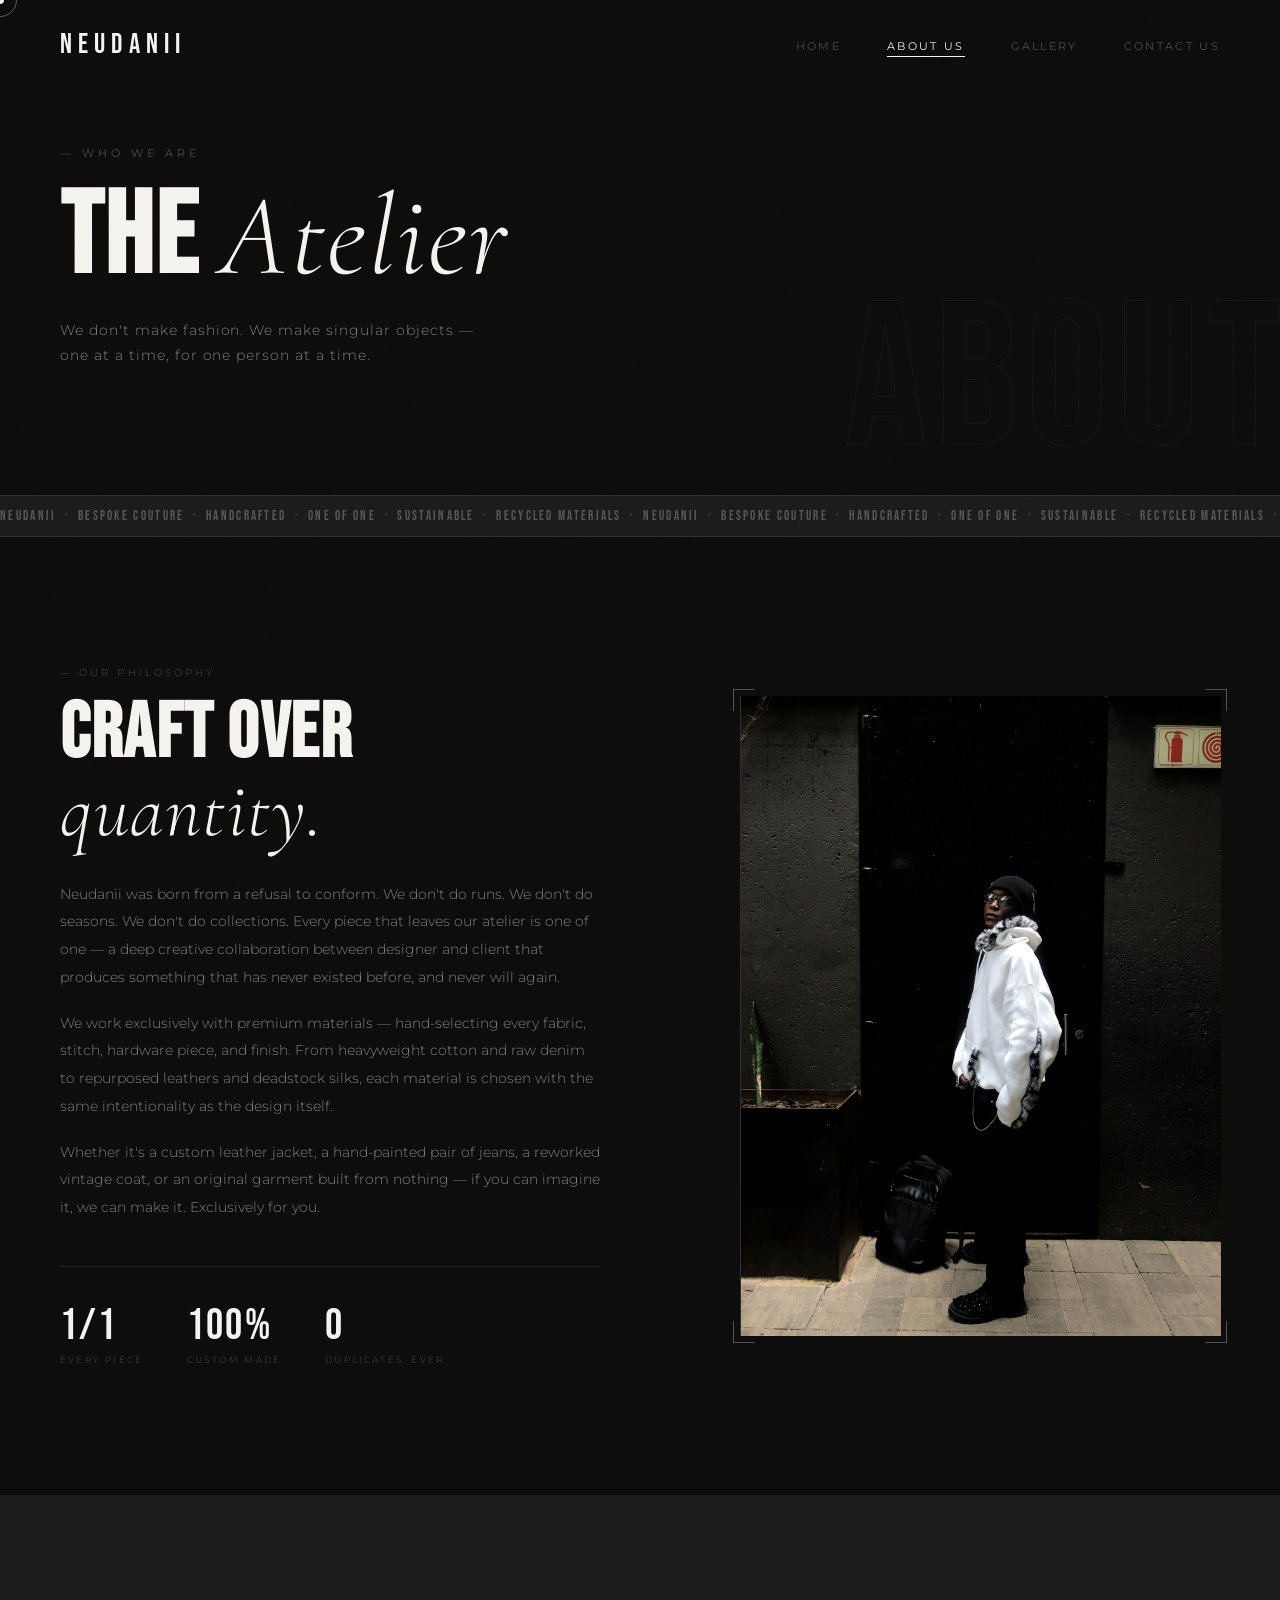
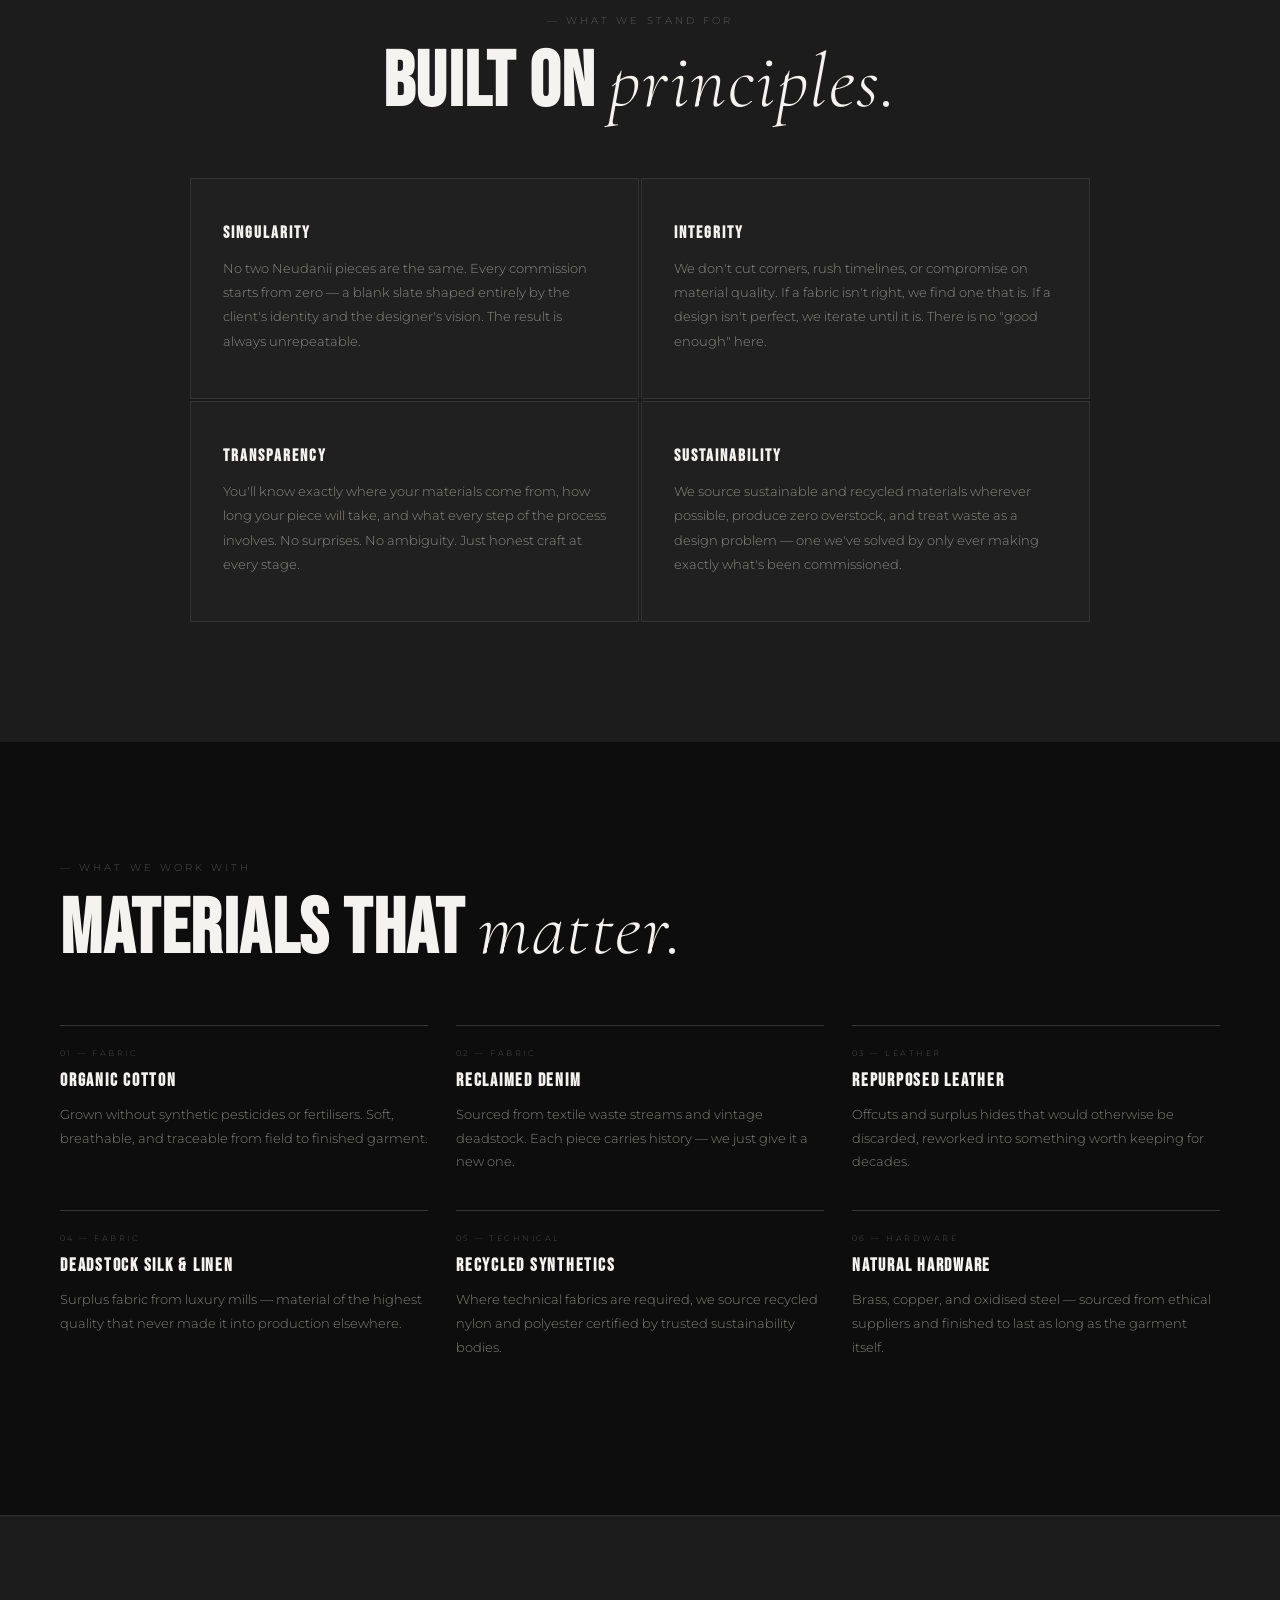
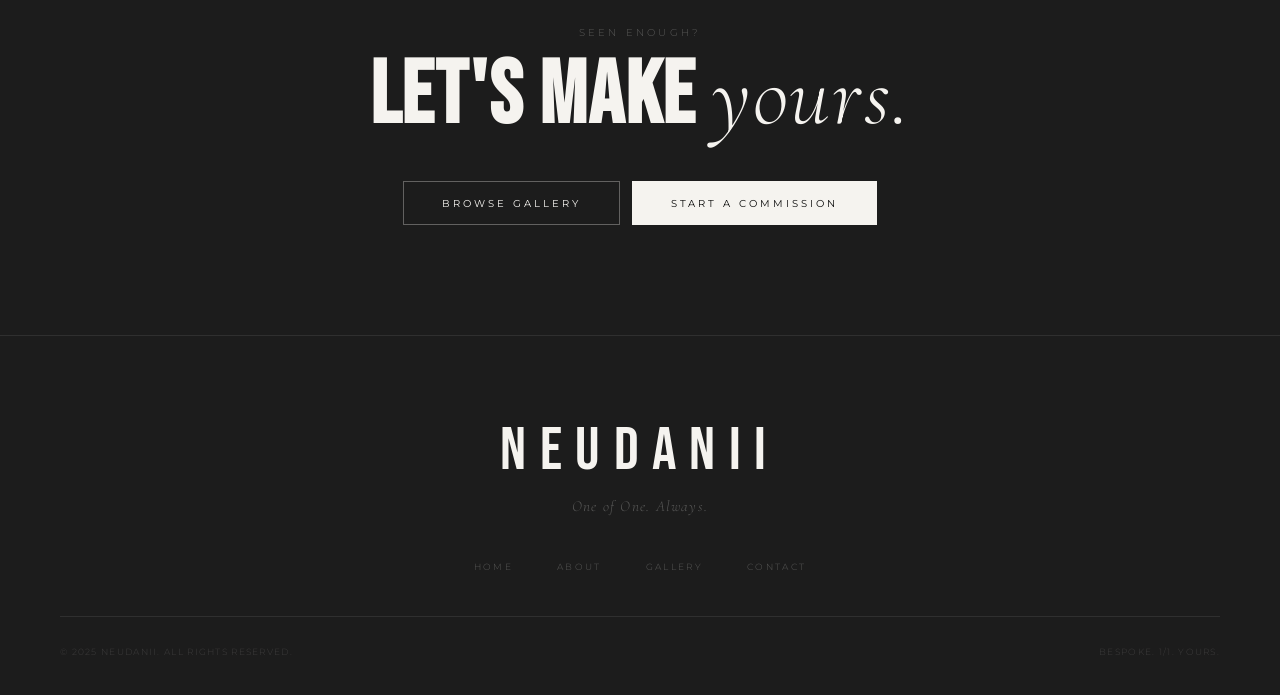
==== commit 5a5a6e34: "Made changes to the UI" ====
--- a/about.html
+++ b/about.html
@@ -124,32 +124,32 @@
       <h2 class="section-title reveal">Materials that <em>matter.</em></h2>
       <div class="materials-grid">
         <div class="material-item reveal">
-          <div class="material-swatch swatch-1"></div>
+          <span class="mat-line-label">01 — Fabric</span>
           <h4>Organic Cotton</h4>
           <p>Grown without synthetic pesticides or fertilisers. Soft, breathable, and traceable from field to finished garment.</p>
         </div>
         <div class="material-item reveal">
-          <div class="material-swatch swatch-2"></div>
+          <span class="mat-line-label">02 — Fabric</span>
           <h4>Reclaimed Denim</h4>
           <p>Sourced from textile waste streams and vintage deadstock. Each piece carries history — we just give it a new one.</p>
         </div>
         <div class="material-item reveal">
-          <div class="material-swatch swatch-3"></div>
+          <span class="mat-line-label">03 — Leather</span>
           <h4>Repurposed Leather</h4>
           <p>Offcuts and surplus hides that would otherwise be discarded, reworked into something worth keeping for decades.</p>
         </div>
         <div class="material-item reveal">
-          <div class="material-swatch swatch-4"></div>
+          <span class="mat-line-label">04 — Fabric</span>
           <h4>Deadstock Silk & Linen</h4>
           <p>Surplus fabric from luxury mills — material of the highest quality that never made it into production elsewhere.</p>
         </div>
         <div class="material-item reveal">
-          <div class="material-swatch swatch-5"></div>
+          <span class="mat-line-label">05 — Technical</span>
           <h4>Recycled Synthetics</h4>
           <p>Where technical fabrics are required, we source recycled nylon and polyester certified by trusted sustainability bodies.</p>
         </div>
         <div class="material-item reveal">
-          <div class="material-swatch swatch-6"></div>
+          <span class="mat-line-label">06 — Hardware</span>
           <h4>Natural Hardware</h4>
           <p>Brass, copper, and oxidised steel — sourced from ethical suppliers and finished to last as long as the garment itself.</p>
         </div>
--- a/style.css
+++ b/style.css
@@ -560,24 +560,33 @@
 .materials-inner { max-width: 1200px; margin: 0 auto; }
 .materials-grid {
   display: grid; grid-template-columns: repeat(3,1fr);
-  gap: 28px; margin-top: 56px;
-}
-.material-item { display: flex; flex-direction: column; gap: 14px; }
-.material-swatch {
-  width: 100%; height: 80px;
-  border: 1px solid var(--border);
-}
-.swatch-default { background: var(--black-soft); }
-.swatch-1 { background: #c8b89a; }
-.swatch-2 { background: #4a5568; }
-.swatch-3 { background: #8b4513; }
-.swatch-4 { background: #d4c5a9; }
-.swatch-5 { background: #2d3748; }
-.swatch-6 { background: #b7a99a; }
+  gap: 0 28px; margin-top: 56px;
+}
+.material-item {
+  display: flex; flex-direction: column;
+  padding-top: 22px; padding-bottom: 36px;
+  border-top: 1px solid rgba(245,243,239,.18);
+  position: relative;
+  transition: border-color .3s;
+}
+.material-item::before {
+  content: '';
+  position: absolute; top: -1px; left: 0;
+  height: 1px; width: 0;
+  background: var(--white);
+  transition: width .5s cubic-bezier(.77,0,.175,1);
+}
+.material-item:hover::before { width: 100%; }
+.mat-line-label {
+  font-size: .52rem; letter-spacing: .3em;
+  text-transform: uppercase; color: var(--very-muted);
+  margin-bottom: 12px; display: block;
+}
 .material-item h4 {
   font-family: var(--font-display);
-  font-size: 1rem; letter-spacing: .1em;
-  text-transform: uppercase; color: var(--white); margin-bottom: 4px;
+  font-size: 1.1rem; letter-spacing: .1em;
+  text-transform: uppercase; color: var(--white);
+  margin-bottom: 12px;
 }
 .material-item p { font-size: .8rem; line-height: 1.85; color: var(--muted); font-weight: 300; }
 
